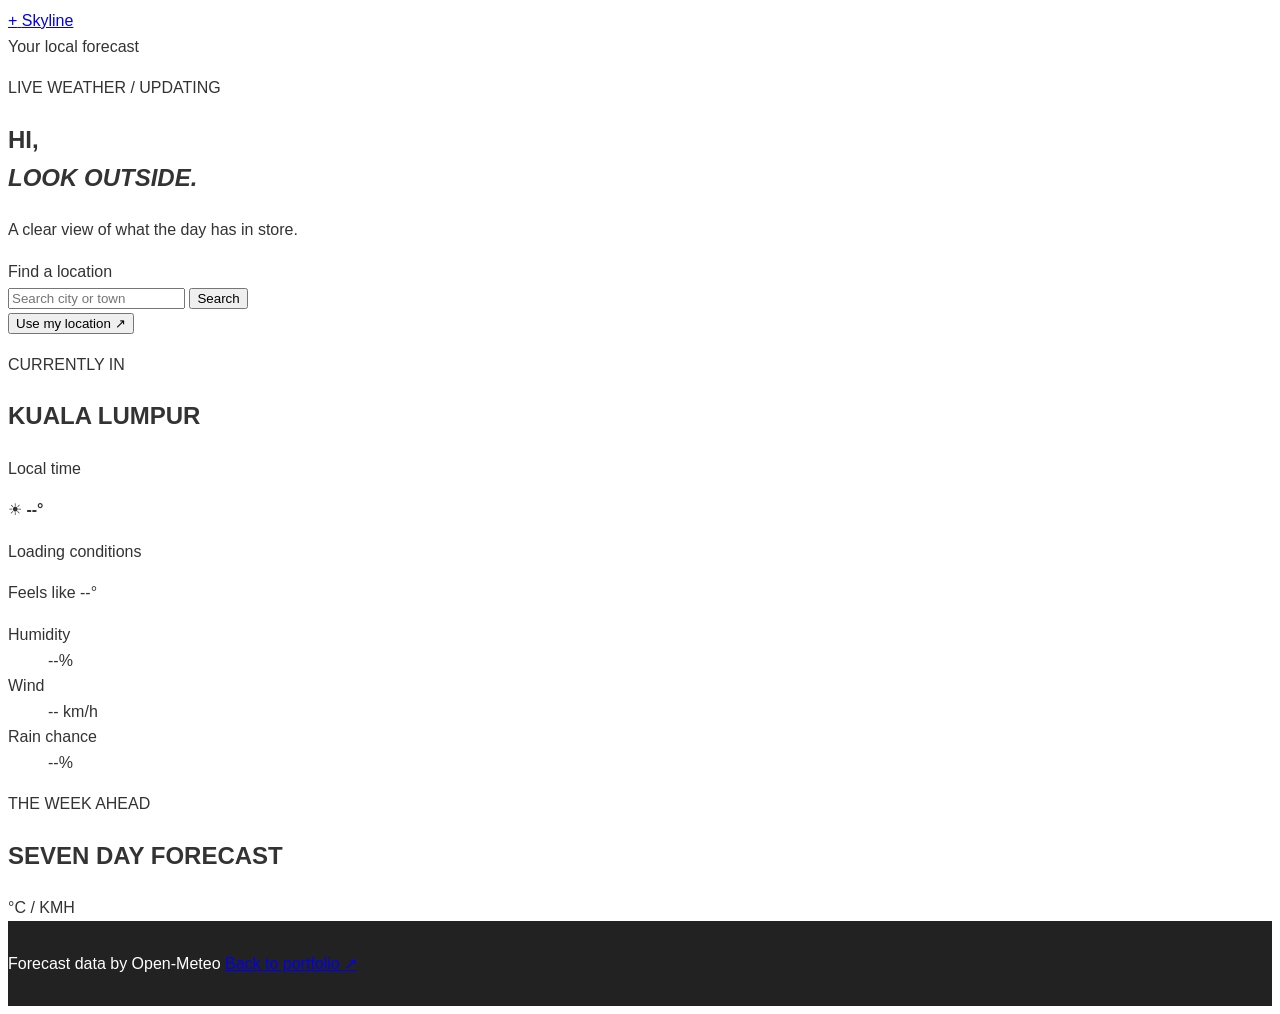
==== weather.html @ a3be0e26 "Create weather.html" ====
<!DOCTYPE html>
<html lang="en">
<head>
	<meta charset="utf-8">
	<meta name="viewport" content="width=device-width, initial-scale=1">
	<title>Skyline Weather Forecast</title>
	<link rel="preconnect" href="https://fonts.googleapis.com">
	<link rel="preconnect" href="https://fonts.gstatic.com" crossorigin>
	<link href="https://fonts.googleapis.com/css2?family=DM+Sans:wght@400;500;600;700&family=Space+Grotesk:wght@500;600;700&display=swap" rel="stylesheet">
	<link rel="stylesheet" href="css/style.css">
</head>
<body class="weather-page">
	<main class="weather-shell">
		<header class="weather-header">
			<a class="weather-brand" href="index.html" aria-label="Back to portfolio">
				<span class="brand-mark" aria-hidden="true">+</span>
				<span>Skyline</span>
			</a>
			<div class="header-date" id="header-date">Your local forecast</div>
		</header>

		<section class="weather-hero" aria-labelledby="weather-title">
			<div class="hero-copy">
				<p class="eyebrow">LIVE WEATHER / <span id="last-updated">UPDATING</span></p>
				<h1 id="weather-title">HI,<br><em>look outside.</em></h1>
				<p class="hero-summary">A clear view of what the day has in store.</p>
			</div>
 			<form class="location-search" id="location-form">
				<label for="location-input">Find a location</label>
				<div class="search-row">
					<input id="location-input" type="search" placeholder="Search city or town" autocomplete="off">
					<button type="submit" aria-label="Search location">Search</button>
				</div>
				<button class="location-button" type="button" id="use-location">Use my location <span aria-hidden="true">↗</span></button>
				<p class="search-status" id="search-status" role="status"></p>
			</form>
		</section>

		<section class="current-weather" aria-labelledby="current-heading">
			<div class="current-place">
				<p class="eyebrow">CURRENTLY IN</p>
				<h2 id="current-heading">Kuala Lumpur</h2>
				<p id="current-time">Local time</p>
			</div>
			<div class="temperature-block">
				<span class="weather-symbol" id="current-icon" aria-hidden="true">☀</span>
				<strong id="current-temp">--°</strong>
				<div>
					<p id="current-condition">Loading conditions</p>
					<p class="feels-like" id="feels-like">Feels like --°</p>
				</div>
			</div>
			<dl class="weather-stats">
				<div><dt>Humidity</dt><dd id="humidity">--%</dd></div>
				<div><dt>Wind</dt><dd id="wind">-- km/h</dd></div>
				<div><dt>Rain chance</dt><dd id="rain-chance">--%</dd></div>
			</dl>
		</section>

		<section class="forecast-section" aria-labelledby="forecast-heading">
			<div class="section-heading">
				<div>
					<p class="eyebrow">THE WEEK AHEAD</p>
					<h2 id="forecast-heading">Seven day forecast</h2>
				</div>
				<span class="units">°C / KMH</span>
			</div>
			<div class="forecast-grid" id="forecast-grid" aria-live="polite"></div>
		</section>

		<footer class="weather-footer">
			<span>Forecast data by Open-Meteo</span>
			<a href="index.html">Back to portfolio <span aria-hidden="true">↗</span></a>
		</footer>
	</main>
	<script src="js/weather.js"></script>
</body>
</html>
---- css/style.css ----
/* =========================================
   GENERAL STYLES & TYPOGRAPHY
   ========================================= */
body {
    font-family: 'Raleway', sans-serif;
    color: #333;
    line-height: 1.6;
}

h1, h2, h3, h4, h5, h6 {
    font-weight: 700;
    text-transform: uppercase;
}

.section {
    padding: 80px 0;
}

/* =========================================
   NAVIGATION BAR
   ========================================= */
.navbar {
    background-color: #222;
    position: fixed;
    top: 0;
    width: 100%;
    z-index: 999;
    box-shadow: 0 2px 5px rgba(0,0,0,0.2);
}

.navbar a {
    color: #fff;
    font-weight: 600;
    letter-spacing: 1px;
    transition: all 0.3s ease;
}

.navbar a:hover, .navbar a.active {
    background-color: #007bff; /* A nice professional blue */
    color: white;
}

/* =========================================
   HOME SECTION
   ========================================= */
#home {
    background-color: #f8f9fa;
    height: 100vh;
    display: flex;
    align-items: center;
}

#home h1 {
    font-size: 50px;
    color: #222;
    margin-bottom: 10px;
}

#home h2 {
    font-size: 20px;
    color: #007bff;
    margin-bottom: 20px;
}

.btn-default {
    background-color: #007bff;
    color: #fff;
    border: none;
    padding: 12px 24px;
    font-weight: bold;
    border-radius: 4px;
    margin-top: 20px;
    transition: 0.3s;
}

.btn-default:hover {
    background-color: #0056b3;
    color: white;
}

/* =========================================
   SERVICES / WHAT I DO
   ========================================= */
.media {
    margin-top: 30px;
    background: #fff;
    padding: 20px;
    border-radius: 8px;
    box-shadow: 0 4px 10px rgba(0,0,0,0.05);
}

.media-left i {
    font-size: 40px;
    color: #007bff;
    margin-right: 20px;
}

/* =========================================
   SKILLS & ABOUT
   ========================================= */
#about {
    background-color: #f8f9fa;
}

.services-list span {
    color: #f39c12; /* Star color */
    font-size: 20px;
    letter-spacing: 2px;
}

/* =========================================
   PORTFOLIO (HOVER EFFECTS)
   ========================================= */
.portfolio-thumb {
    position: relative;
    overflow: hidden;
    margin-bottom: 30px;
    border-radius: 8px;
    box-shadow: 0 5px 15px rgba(0,0,0,0.1);
}

.portfolio-thumb img {
    width: 100%;
    height: auto;
    transition: transform 0.5s ease;
}

/* This is the dark overlay that appears on hover */
.portfolio-overlay {
    position: absolute;
    top: 0;
    left: 0;
    width: 100%;
    height: 100%;
    background: rgba(0, 123, 255, 0.9); /* Blue transparent background */
    color: #fff;
    opacity: 0; /* Hidden by default */
    transition: opacity 0.5s ease;
    display: flex;
    flex-direction: column;
    justify-content: center;
    align-items: center;
    text-align: center;
    padding: 20px;
}

.portfolio-thumb:hover .portfolio-overlay {
    opacity: 1; /* Shows overlay on hover */
}

.portfolio-thumb:hover img {
    transform: scale(1.1); /* Slight zoom effect on the image */
}

.portfolio-overlay h4 {
    color: #fff;
    margin-bottom: 15px;
}

.portfolio-overlay p {
    font-size: 14px;
}

/* =========================================
   CONTACT & FOOTER
   ========================================= */
.contact-title {
    font-weight: bold;
    font-size: 18px;
    margin-bottom: 20px;
}

.form-control {
    margin-bottom: 15px;
    border-radius: 4px;
}

#send {
    background-color: #007bff;
    color: white;
    font-weight: bold;
    border: none;
    transition: 0.3s;
}

#send:hover {
    background-color: #0056b3;
}

footer {
    background-color: #222;
    color: #fff;
    padding: 30px 0;
}
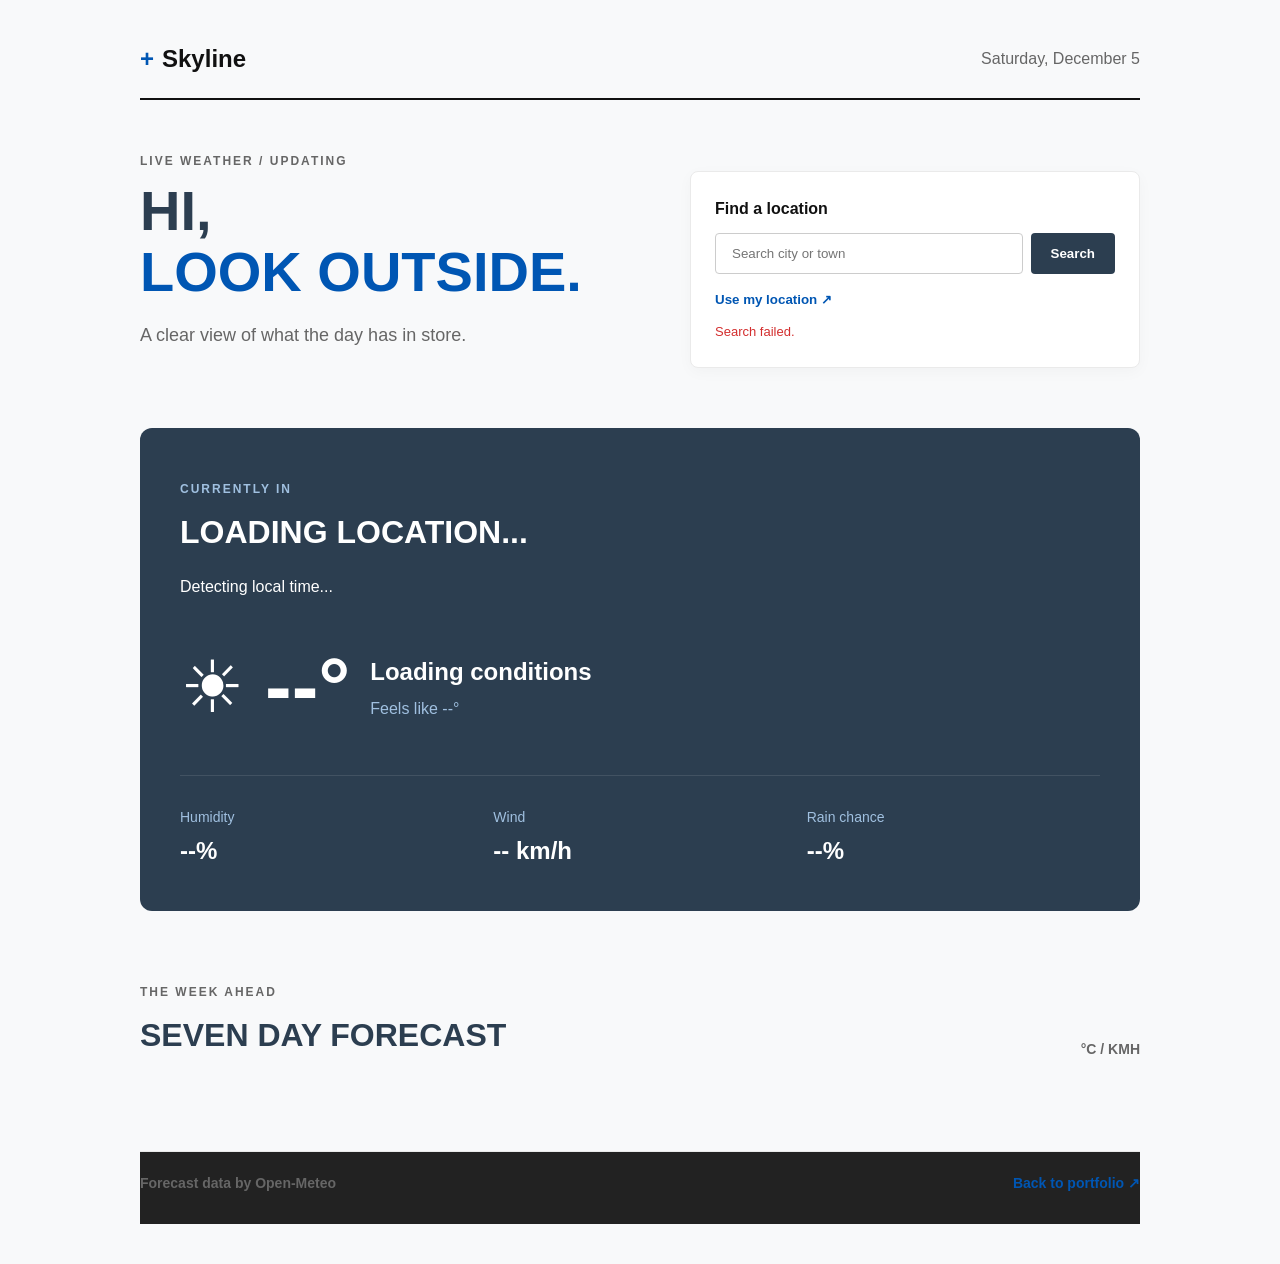
==== commit ed927c02: "Update weather.html" ====
--- a/weather.html
+++ b/weather.html
@@ -38,9 +38,9 @@
 
 		<section class="current-weather" aria-labelledby="current-heading">
 			<div class="current-place">
-				<p class="eyebrow">CURRENTLY IN</p>
-				<h2 id="current-heading">Kuala Lumpur</h2>
-				<p id="current-time">Local time</p>
+			    <p class="eyebrow">CURRENTLY IN</p>
+			    <h2 id="current-heading">Loading location...</h2> 
+			    <p id="current-time">Detecting local time...</p>
 			</div>
 			<div class="temperature-block">
 				<span class="weather-symbol" id="current-icon" aria-hidden="true">☀</span>
--- a/css/style.css
+++ b/css/style.css
@@ -191,4 +191,191 @@
     background-color: #222;
     color: #fff;
     padding: 30px 0;
-}+}
+
+/* css/style.css */
+:root {
+    --brand-navy: #2C3E50;
+    --brand-blue: #0056b3;
+    --bg-main: #F8F9FA;
+    --card-bg: #FFFFFF;
+    --text-dark: #111111;
+    --text-muted: #666666;
+    --border-color: #EAEAEA;
+    
+    --font-sans: 'DM Sans', sans-serif;
+    --font-display: 'Space Grotesk', sans-serif;
+}
+
+body.weather-page {
+    margin: 0;
+    padding: 0;
+    background-color: var(--bg-main);
+    color: var(--text-dark);
+    font-family: var(--font-sans);
+    -webkit-font-smoothing: antialiased;
+}
+
+/* Layout Shell */
+.weather-shell {
+    max-width: 1000px;
+    margin: 0 auto;
+    padding: 40px 20px;
+}
+
+/* Header */
+.weather-header {
+    display: flex;
+    justify-content: space-between;
+    align-items: center;
+    padding-bottom: 20px;
+    border-bottom: 2px solid var(--text-dark);
+    margin-bottom: 40px;
+}
+.weather-brand {
+    text-decoration: none;
+    color: var(--text-dark);
+    font-family: var(--font-display);
+    font-weight: 700;
+    font-size: 24px;
+    display: flex;
+    align-items: center;
+    gap: 8px;
+}
+.brand-mark { color: var(--brand-blue); }
+.header-date { font-weight: 500; color: var(--text-muted); }
+
+/* Typography */
+.eyebrow {
+    font-size: 12px;
+    font-weight: 700;
+    letter-spacing: 2px;
+    color: var(--text-muted);
+    text-transform: uppercase;
+    margin-bottom: 8px;
+}
+h1, h2 { font-family: var(--font-display); margin: 0; }
+h1 { font-size: 56px; line-height: 1.1; color: var(--brand-navy); margin-bottom: 16px; }
+h1 em { color: var(--brand-blue); font-style: normal; }
+h2 { font-size: 32px; color: var(--brand-navy); }
+
+/* Hero & Search Area */
+.weather-hero {
+    display: flex;
+    flex-wrap: wrap;
+    justify-content: space-between;
+    align-items: flex-end;
+    margin-bottom: 60px;
+    gap: 30px;
+}
+.hero-summary { font-size: 18px; color: var(--text-muted); }
+.location-search {
+    background: var(--card-bg);
+    padding: 24px;
+    border-radius: 8px;
+    border: 1px solid var(--border-color);
+    box-shadow: 0 4px 15px rgba(0,0,0,0.03);
+    width: 100%;
+    max-width: 400px;
+}
+.location-search label { font-weight: 600; display: block; margin-bottom: 12px; }
+.search-row { display: flex; gap: 8px; margin-bottom: 12px; }
+.search-row input {
+    flex: 1;
+    padding: 12px 16px;
+    border: 1px solid #CCC;
+    border-radius: 4px;
+    font-family: var(--font-sans);
+}
+.search-row button {
+    background: var(--brand-navy);
+    color: white;
+    border: none;
+    padding: 0 20px;
+    border-radius: 4px;
+    cursor: pointer;
+    font-weight: 600;
+    transition: 0.2s;
+}
+.search-row button:hover { background: var(--brand-blue); }
+.location-button {
+    background: none;
+    border: none;
+    color: var(--brand-blue);
+    font-weight: 600;
+    padding: 0;
+    cursor: pointer;
+}
+.search-status { font-size: 13px; color: #D32F2F; margin-top: 10px; margin-bottom: 0; }
+
+/* Current Weather Block */
+.current-weather {
+    background: var(--brand-navy);
+    color: white;
+    padding: 40px;
+    border-radius: 12px;
+    margin-bottom: 60px;
+}
+.current-weather h2 { color: white; margin-bottom: 4px; }
+.current-weather .eyebrow { color: #A0C0E0; }
+.temperature-block {
+    display: flex;
+    align-items: center;
+    gap: 20px;
+    margin: 30px 0;
+}
+.weather-symbol { font-size: 72px; }
+#current-temp { font-size: 80px; font-family: var(--font-display); font-weight: 700; line-height: 1; }
+#current-condition { font-size: 24px; font-weight: 600; margin: 0 0 4px 0; }
+.feels-like { color: #A0C0E0; margin: 0; }
+
+/* Weather Stats Grid */
+.weather-stats {
+    display: grid;
+    grid-template-columns: repeat(3, 1fr);
+    gap: 20px;
+    border-top: 1px solid rgba(255,255,255,0.1);
+    padding-top: 30px;
+    margin: 0;
+}
+.weather-stats dt { font-size: 14px; color: #A0C0E0; margin-bottom: 4px; }
+.weather-stats dd { margin: 0; font-size: 24px; font-weight: 700; }
+
+/* Forecast Section */
+.section-heading {
+    display: flex;
+    justify-content: space-between;
+    align-items: flex-end;
+    margin-bottom: 30px;
+}
+.units { font-size: 14px; font-weight: 700; color: var(--text-muted); }
+.forecast-grid {
+    display: grid;
+    grid-template-columns: repeat(auto-fit, minmax(120px, 1fr));
+    gap: 15px;
+    margin-bottom: 60px;
+}
+.forecast-card {
+    background: var(--card-bg);
+    padding: 20px;
+    border-radius: 8px;
+    text-align: center;
+    border: 1px solid var(--border-color);
+    box-shadow: 0 2px 8px rgba(0,0,0,0.02);
+}
+.forecast-day { font-weight: 700; margin-bottom: 10px; display: block; }
+.forecast-icon { font-size: 32px; margin-bottom: 10px; display: block; }
+.forecast-temps strong { color: var(--brand-navy); font-size: 18px; margin-right: 6px; }
+.forecast-temps span { color: var(--text-muted); font-size: 16px; }
+
+/* Footer */
+.weather-footer {
+    display: flex;
+    justify-content: space-between;
+    padding-top: 20px;
+    border-top: 1px solid var(--border-color);
+    color: var(--text-muted);
+    font-size: 14px;
+    font-weight: 600;
+}
+.weather-footer a { color: var(--brand-blue); text-decoration: none; }
